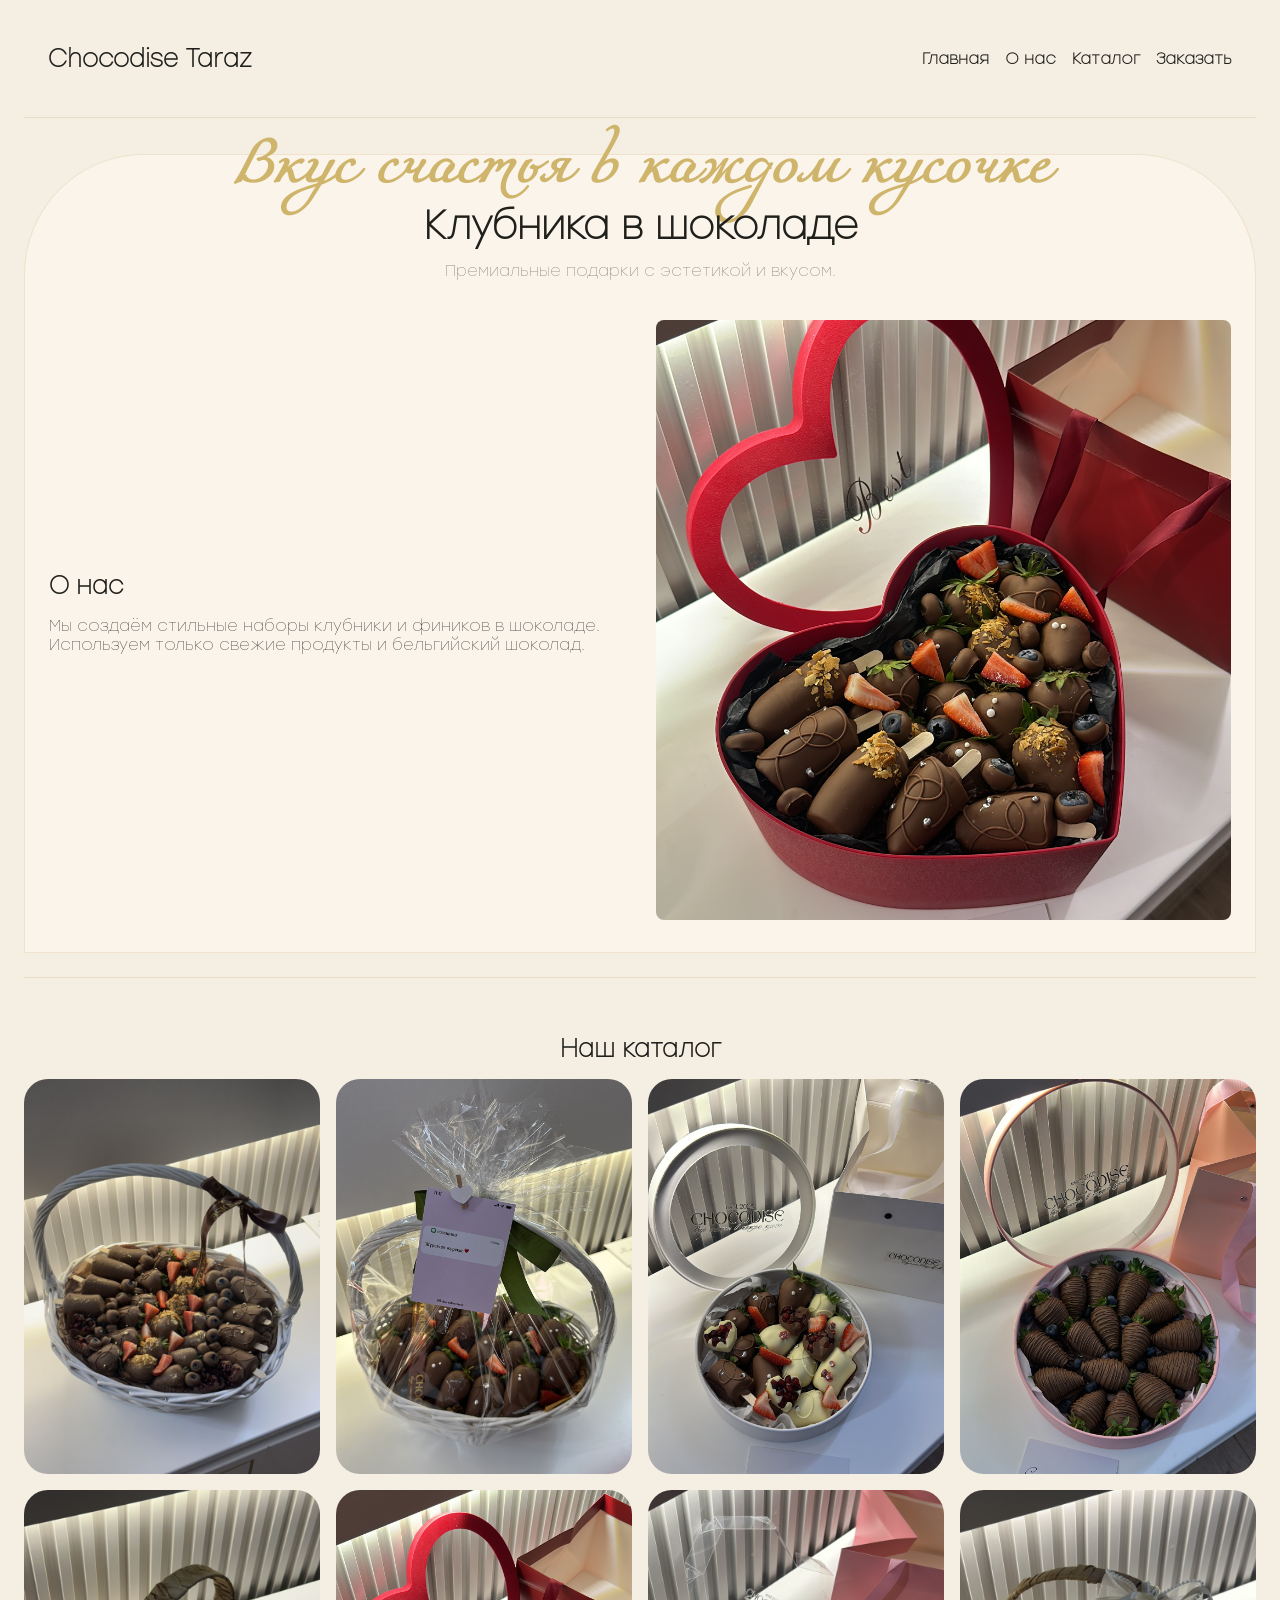
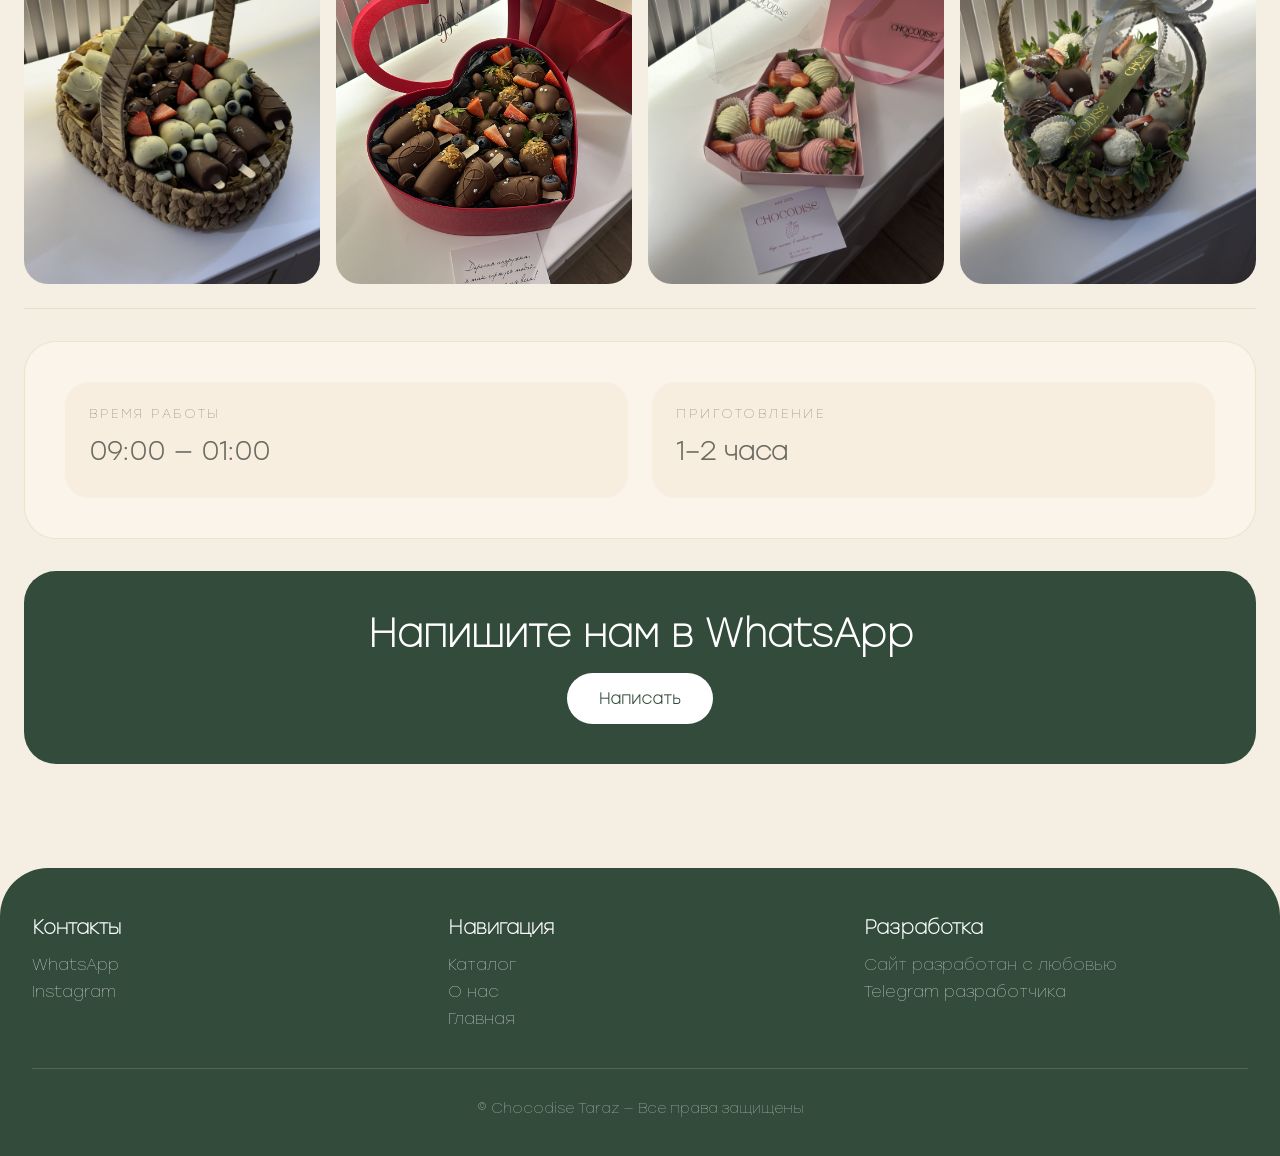
==== index.html @ 0571ca2c "Add files via upload" ====
﻿<!DOCTYPE html>
<html lang="ru">

<head>
  <meta charset="UTF-8">
  <meta name="viewport" content="width=device-width, initial-scale=1.0">
  <title>Chocodise Taraz</title>
  <link rel="icon" type="image/png" href="icon.png">
  <link rel="stylesheet" href="style.css">
</head>

<body>
  <div class="page-shell">
    <header class="site-header">
      <h1>Chocodise Taraz</h1>
      <nav>
        <a href="#home">Главная</a>
        <a href="#story">О нас</a>
        <a href="#catalog">Каталог</a>
        <a href="#order">Заказать</a>
      </nav>
    </header>

    <div class="top-divider"></div>


    <section class="quote-banner">
      <h2>Вкус счастья в каждом кусочке</h2>
    </section>

    <section class="hero-story">
      <div class="hero-block">
        <h2>Клубника в шоколаде</h2>
        <p>Премиальные подарки с эстетикой и вкусом.</p>
      </div>

      <div class="story-grid">
        <div class="story-copy">
          <h2>О нас</h2>
          <p>
            Мы создаём стильные наборы клубники и фиников в шоколаде.
            Используем только свежие продукты и бельгийский шоколад.
          </p>
        </div>
        <div class="story-image">
          <img src="7.jpeg">
        </div>
      </div>
    </section>

    <div class="top-divider"></div>


    <section id="catalog" class="gallery">
      <h2>
        Наш каталог
      </h2>
      <div class="gallery-grid">
        <img src="1.jpg" alt="Набор 1">
        <img src="2.jpeg" alt="Набор 2">
        <img src="3.jpeg" alt="Набор 3">
        <img src="4.jpeg" alt="Набор 4">
        <img src="5.jpg" alt="Набор 5">
        <img src="7.jpeg" alt="Набор 7">
        <img src="7.jpg" alt="Набор 8">
        <img src="8.jpg" alt="Набор 9">
      </div>
    </section>

    <div class="top-divider"></div>


    <section class="time-banner">
      <div class="time-card">
        <span class="label">Время работы</span>
        <p class="value">09:00 — 01:00</p>
      </div>

      <div class="time-card">
        <span class="label">Приготовление</span>
        <p class="value">1–2 часа</p>
      </div>
    </section>

    <section id="order" class="cta">
      <h2>Напишите нам в WhatsApp</h2>
      <a href="https://wa.me/77072887865" target="_blank">Написать</a>
    </section>
  </div>

  <footer class="footer">
    <div class="footer-grid">

      <div class="footer-block">
        <h3>Контакты</h3>
        <a href="https://wa.me/77072887865" target="_blank">WhatsApp</a>
        <a href="https://www.instagram.com/chocodise.taraz/" target="_blank">Instagram</a>
      </div>

      <div class="footer-block">
        <h3>Навигация</h3>
        <a href="#catalog">Каталог</a>
        <a href="#story">О нас</a>
        <a href="#home">Главная</a>
      </div>

      <div class="footer-block">
        <h3>Разработка</h3>
        <p>Сайт разработан с любовью</p>
        <a href="https://t.me/a7ssmm" target="_blank">Telegram разработчика</a>
      </div>

    </div>

    <div class="footer-bottom">
      <p>© Chocodise Taraz — Все права защищены</p>
    </div>
  </footer>
</body>

</html>
---- style.css ----
﻿:root {
  --bg: #f4eee3;
  --surface: #fbf4ea;
  --accent: #324b3a;
  --accent-light: #cfb46b;
  --text: #1f1f1b;
  --text-soft: #6b6b62;
  --border: rgba(199, 160, 94, 0.22);
}

@font-face {
  font-family: 'Miama';
  src: url(ofont.ru_Miama\ Nueva.ttf);
}

@font-face {
  font-family: 'Stolz';
  src: url('ofont.ru_Stolzl.ttf') format('truetype');
  font-weight: normal;
  font-style: normal;
}

* {
  box-sizing: border-box;
}

body {
  margin: 0;
  font-family: 'Stolz', "Inter", system-ui, sans-serif;
  background: var(--bg);
  color: var(--text);
}

img {
  display: block;
  width: 100%;
  height: auto;
}

.page-shell {
  /* max-width: 1100px; */
  margin: 0 auto;
  padding: 1.5rem;
}

.site-header {
  display: flex;
  justify-content: space-between;
  align-items: center;
  gap: 1rem;
  padding: 1.25rem 1.5rem;
  /* background: var(--surface); */
  /* border: 1px solid var(--border); */
}

.site-header h1 {
  margin: 0;
  font-size: 1.5rem;
  font-weight: 700;
  font-style: 'Times New Roman', serif;
}

nav {
  display: flex;
  flex-wrap: wrap;
  gap: 1rem;
}

nav a {
  color: var(--text);
  text-decoration: none;
  font-weight: 600;
}

.top-divider {
  height: 1px;
  background: var(--border);
  margin: 1.5rem 0;
}

.hero-story {
  background: var(--surface);
  margin-top: -40px;
  /* подтягиваем под арку */
  padding: 3rem 1.5rem 2rem;
  border-top-left-radius: 120px;
  border-top-right-radius: 120px;
  border: 1px solid var(--border);
}

.hero-block {
  text-align: center;
  margin-bottom: 2.5rem;
}

.hero-block h2 {
  margin: 0 0 0.75rem;
  font-size: clamp(2rem, 3vw, 2.6rem);
  font-family: 'Stolz', sans-serif;
}

.hero-block p {
  margin: 0;
  color: var(--text-soft);
}

.quote-banner {
  margin: auto;
  /* background: var(--accent); */
  padding: .0rem 0.5rem;
  text-align: center;
  /* border-bottom-left-radius: 80px;
  border-bottom-right-radius: 80px; */
}

.quote-banner h2 {
  margin: 0;
  font-family: 'Miama', cursive;
  font-size: clamp(2rem, 4vw, 3rem);
  color: var(--accent-light);
}

.quote-inner {
  position: relative;
  z-index: 1;
  display: flex;
  place-items: center;
  height: 100%;
  padding: 2rem;
  text-align: center;
}

/* .quote-inner img {
  position: absolute;
  top: 50%;
  left: 50%;
  transform: translate(-50%, -50%);
  opacity: 0.6;
} */

.quote-inner h2 {
  margin: 0;
  color: var(--accent);
  font-size: clamp(2rem, 4vw, 3rem);
  max-width: 28rem;
  font-family: 'Miama', cursive;
}

.story {
  background: var(--surface);
  padding: 3rem 1.5rem 2rem;
  border-radius: 2rem 2rem 0 0;
  border: 1px solid var(--border);
  border-bottom: none;
}

.story-grid {
  display: grid;
  grid-template-columns: 1fr 1fr;
  gap: 2rem;
  align-items: center;
}

.story-copy h2 {
  margin: 0 0 1rem;
  font-family: 'Stolz', sans-serif;
}

.story-image {
  height: 600px;
  width: 100%;
  overflow: hidden;
  border-radius: 0.5rem;
}

.story-image img {
  width: 100%;
  height: 100%;
  object-fit: cover;
}

.gallery {
  padding: 2rem 0 0;
}

.gallery-grid {
  display: grid;
  grid-template-columns: repeat(4, 1fr);
  gap: 1rem;
}

.gallery-grid img {
  width: 100%;
  aspect-ratio: 3 / 4;
  object-fit: cover;
  border-radius: 1.5rem;
}

.gallery h2 {
  text-align: center;
  margin: 0 0 1rem;
  font-family: 'Stolz', sans-serif;
}

.time-banner {
  display: grid;
  grid-template-columns: repeat(2, 1fr);
  gap: 1.5rem;
  margin: 2rem 0;
  padding: 2.5rem;
  background: var(--surface);
  border-radius: 2rem;
  border: 1px solid var(--border);
}

.time-card {
  padding: 1.5rem;
  border-radius: 1.5rem;
  background: rgba(199, 160, 94, 0.08);
}

.label {
  display: block;
  font-size: 0.8rem;
  letter-spacing: 0.2em;
  text-transform: uppercase;
  color: var(--text-soft);
  margin-bottom: 0.5rem;
}

.value {
  margin: 0;
  font-size: 1.6rem;
  font-weight: 600;
  color: var(--accent);
  font-family: 'Stolz', sans-serif;
}

.time-banner h2 {
  margin: 0 0 0.75rem;
  font-size: 1.4rem;
}

.time-banner p {
  margin: 0;
  color: var(--text-soft);
  line-height: 1.75;
}

.cta {
  padding: 2.5rem 1.5rem;
  margin-bottom: 2rem;
  text-align: center;
  background: var(--accent);
  border-radius: 2rem;
  color: white;
}

.cta h2 {
  margin: 0 0 1rem;
  font-size: clamp(1.8rem, 3vw, 2.4rem);
}

.cta a {
  display: inline-flex;
  align-items: center;
  justify-content: center;
  padding: 1rem 2rem;
  border-radius: 999px;
  background: white;
  color: var(--accent);
  font-weight: 700;
  text-decoration: none;
}

.footer {
  margin-top: 3rem;
  padding: 3rem 2rem 1.5rem;
  background: var(--accent);
  color: white;
  border-top-left-radius: 3rem;
  border-top-right-radius: 3rem;
}

.footer-grid {
  display: grid;
  grid-template-columns: repeat(3, 1fr);
  gap: 2rem;
  margin-bottom: 2rem;
}

.footer-block h3 {
  margin: 0 0 1rem;
  font-family: 'Stolz', sans-serif;
  font-size: 1.2rem;
}

.footer-block a {
  display: block;
  color: rgba(255, 255, 255, 0.85);
  text-decoration: none;
  margin-bottom: 0.5rem;
  transition: 0.2s;
}

.footer-block a:hover {
  color: var(--accent-light);
}

.footer-block p {
  margin: 0 0 0.5rem;
  color: rgba(255, 255, 255, 0.75);
}

.footer-bottom {
  text-align: center;
  border-top: 1px solid rgba(255, 255, 255, 0.15);
  padding-top: 1rem;
  font-size: 0.9rem;
  color: rgba(255, 255, 255, 0.7);
}

@media (max-width: 900px) {
  .site-header {
    flex-direction: column;
    align-items: flex-start;
  }

  .story-grid,
  .gallery-grid,
  .time-banner {
    grid-template-columns: 1fr;
  }
}

@media (max-width: 620px) {
  .page-shell {
    padding: 1rem;
  }

  .hero,
  .story,
  .time-banner,
  .cta {
    padding: 1.75rem;
  }

  .gallery-grid img {
    height: 220px;
  }
}

@media (max-width: 800px) {
  .footer-grid {
    grid-template-columns: 1fr;
    text-align: center;
  }
}
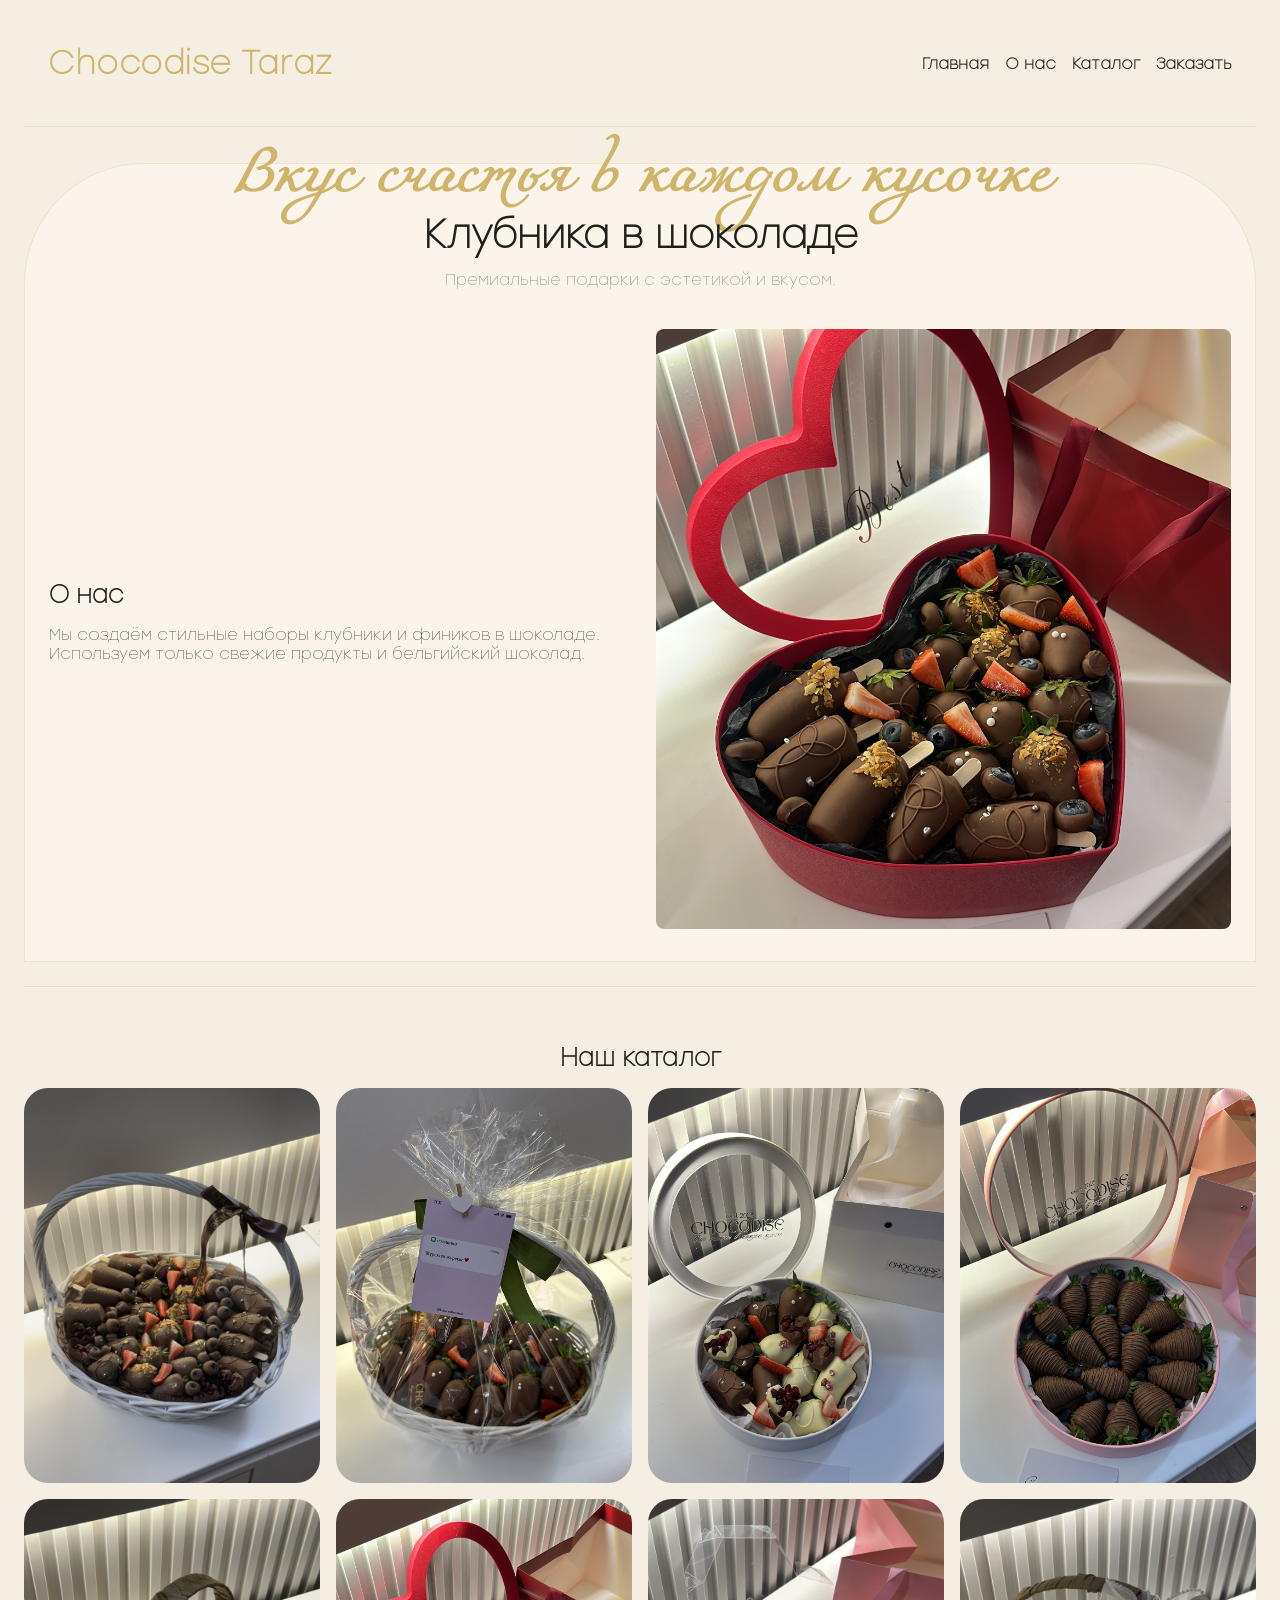
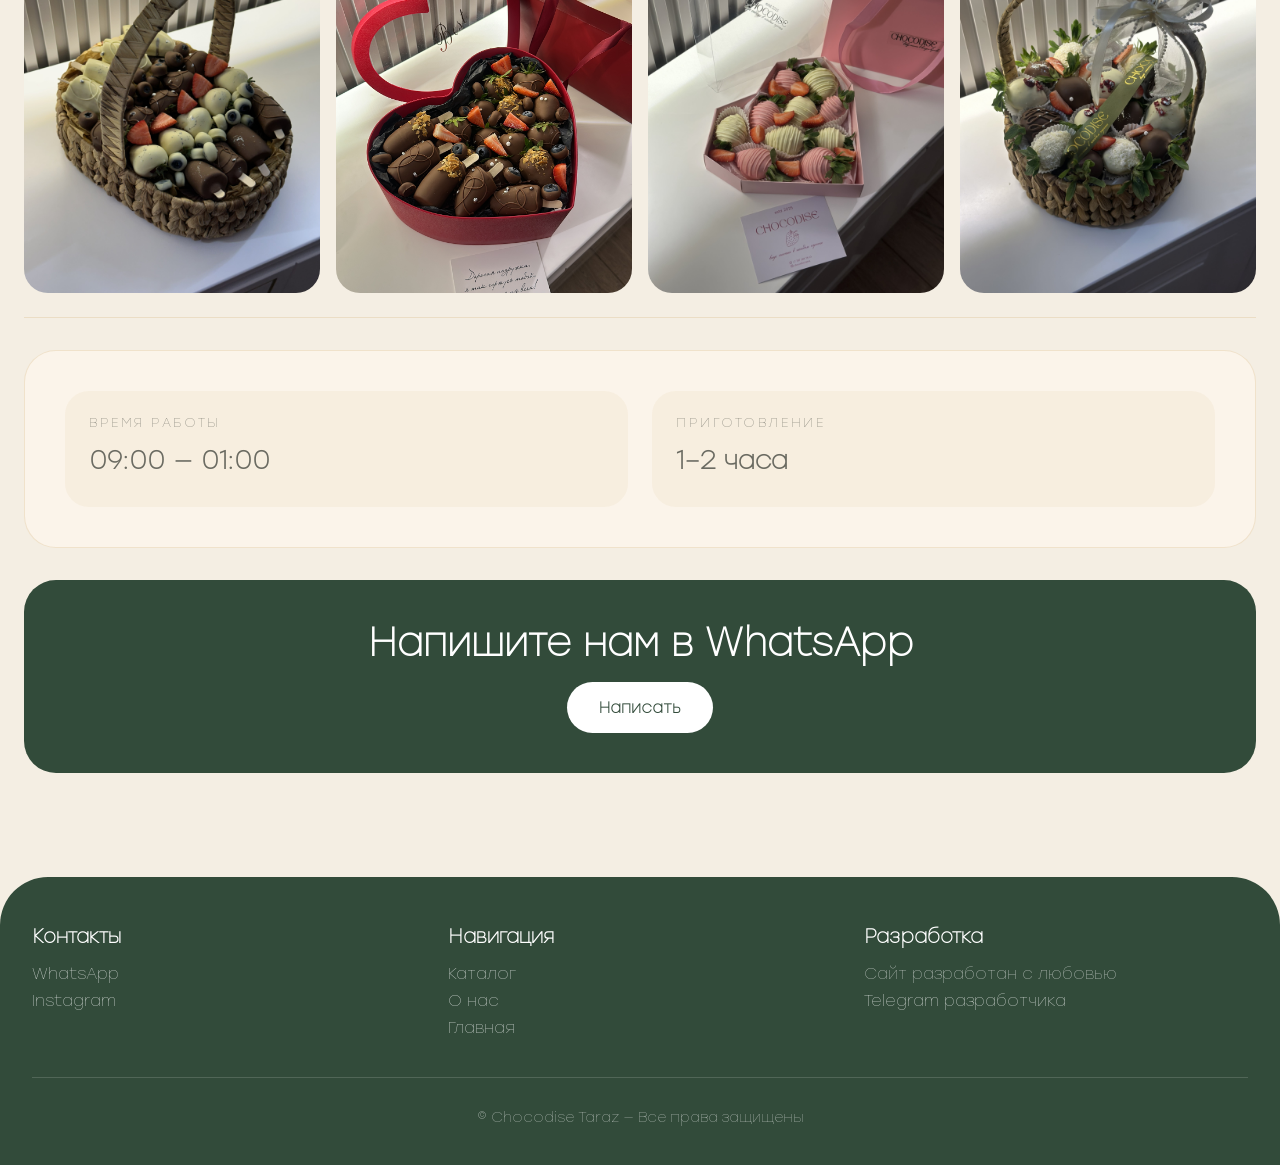
==== commit 003a7c88: "update index.html" ====
--- a/index.html
+++ b/index.html
@@ -1,5 +1,6 @@
 ﻿<!DOCTYPE html>
 <html lang="ru">
+<!-- jfhjh -->
 
 <head>
   <meta charset="UTF-8">
--- a/style.css
+++ b/style.css
@@ -44,6 +44,7 @@
 }
 
 .site-header {
+  position: relative;
   display: flex;
   justify-content: space-between;
   align-items: center;
@@ -55,10 +56,13 @@
 
 .site-header h1 {
   margin: 0;
-  font-size: 1.5rem;
-  font-weight: 700;
-  font-style: 'Times New Roman', serif;
-}
+  font-weight: bold;
+  font-size: 2rem;
+  font-family: 'Stolz', sans-serif;
+  color: var(--accent-light);
+  letter-spacing: 0.5px;
+}
+
 
 nav {
   display: flex;
@@ -345,8 +349,21 @@
     padding: 1.75rem;
   }
 
-  .gallery-grid img {
-    height: 220px;
+  .gallery-grid {
+    grid-template-columns: repeat(2, 1fr);
+    gap: 0.75rem;
+  }
+
+  .story-image {
+    height: 280px;
+  }
+
+  .time-banner {
+    padding: 1.5rem;
+  }
+
+  .value {
+    font-size: 1.3rem;
   }
 }
 
@@ -355,4 +372,16 @@
     grid-template-columns: 1fr;
     text-align: center;
   }
+
+  .site-header {
+    gap: 0.75rem;
+  }
+
+  nav {
+    gap: 0.6rem;
+  }
+
+  nav a {
+    font-size: 0.9rem;
+  }
 }
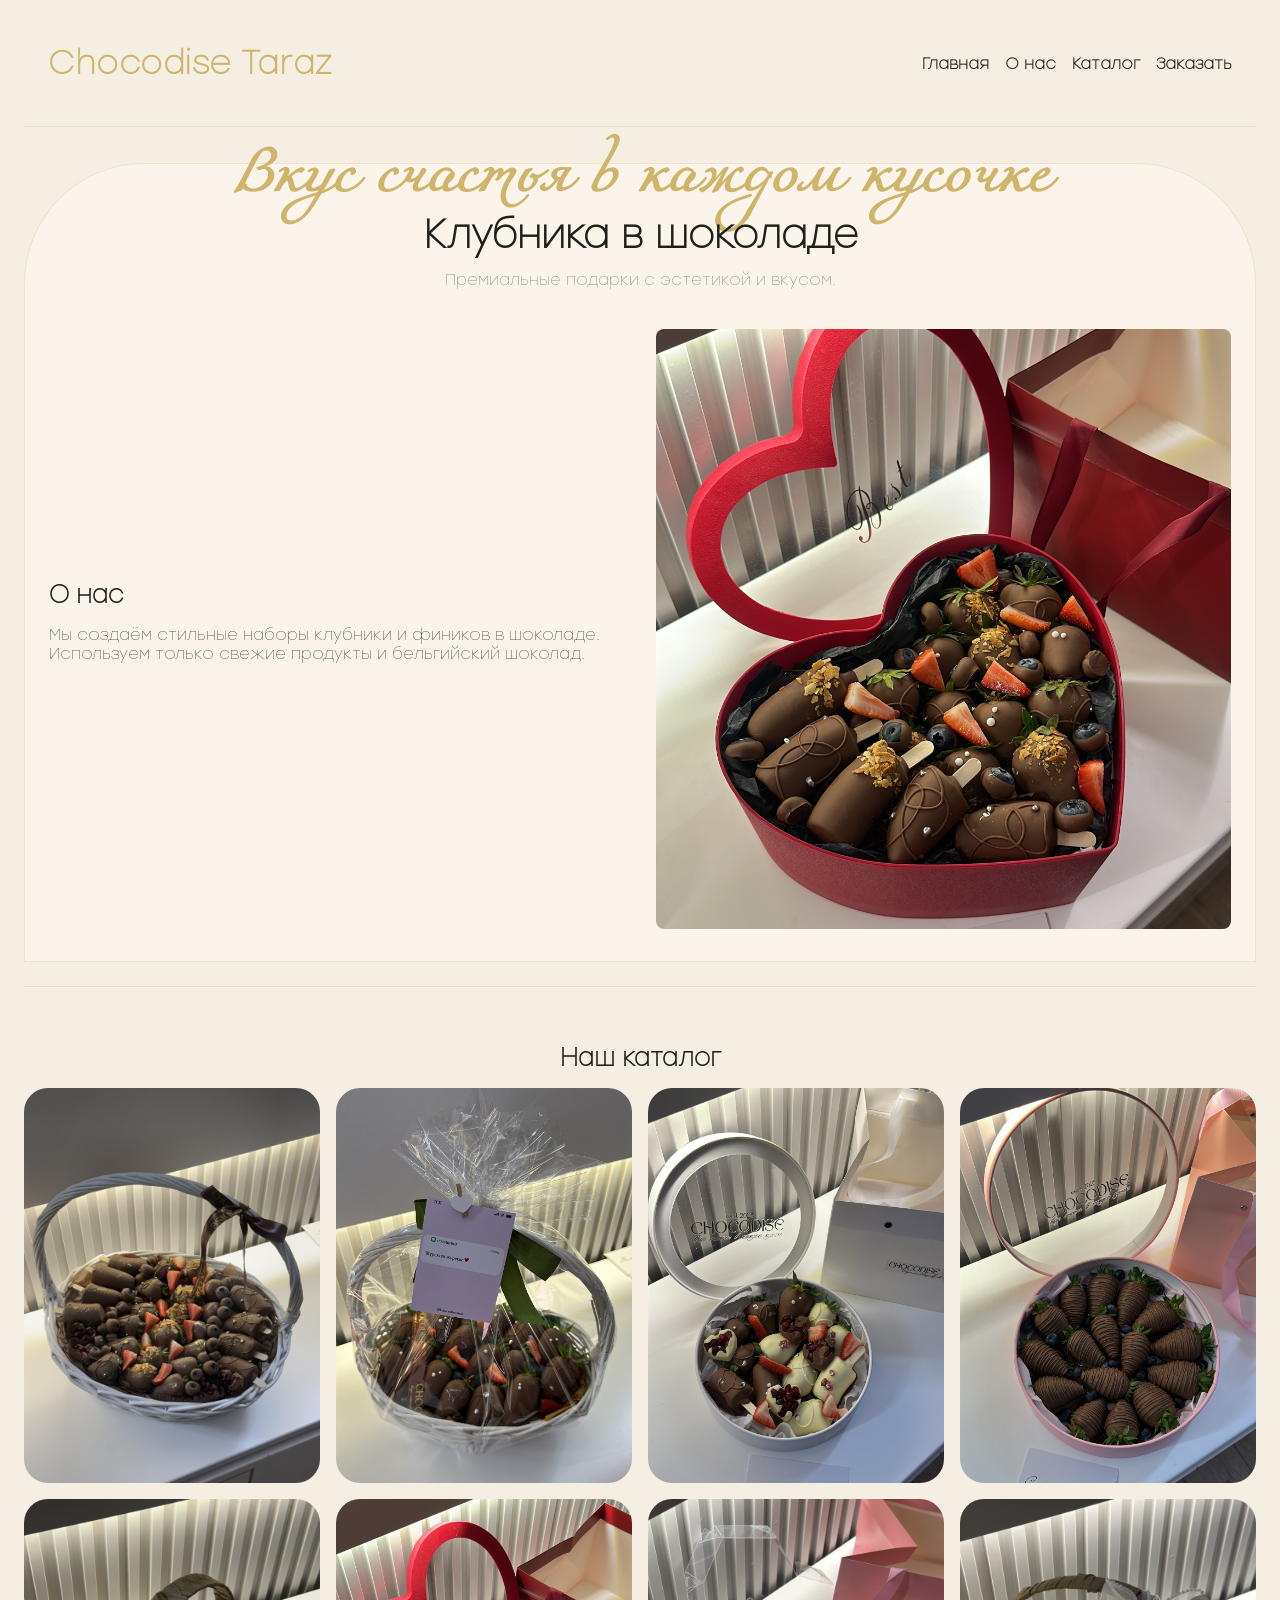
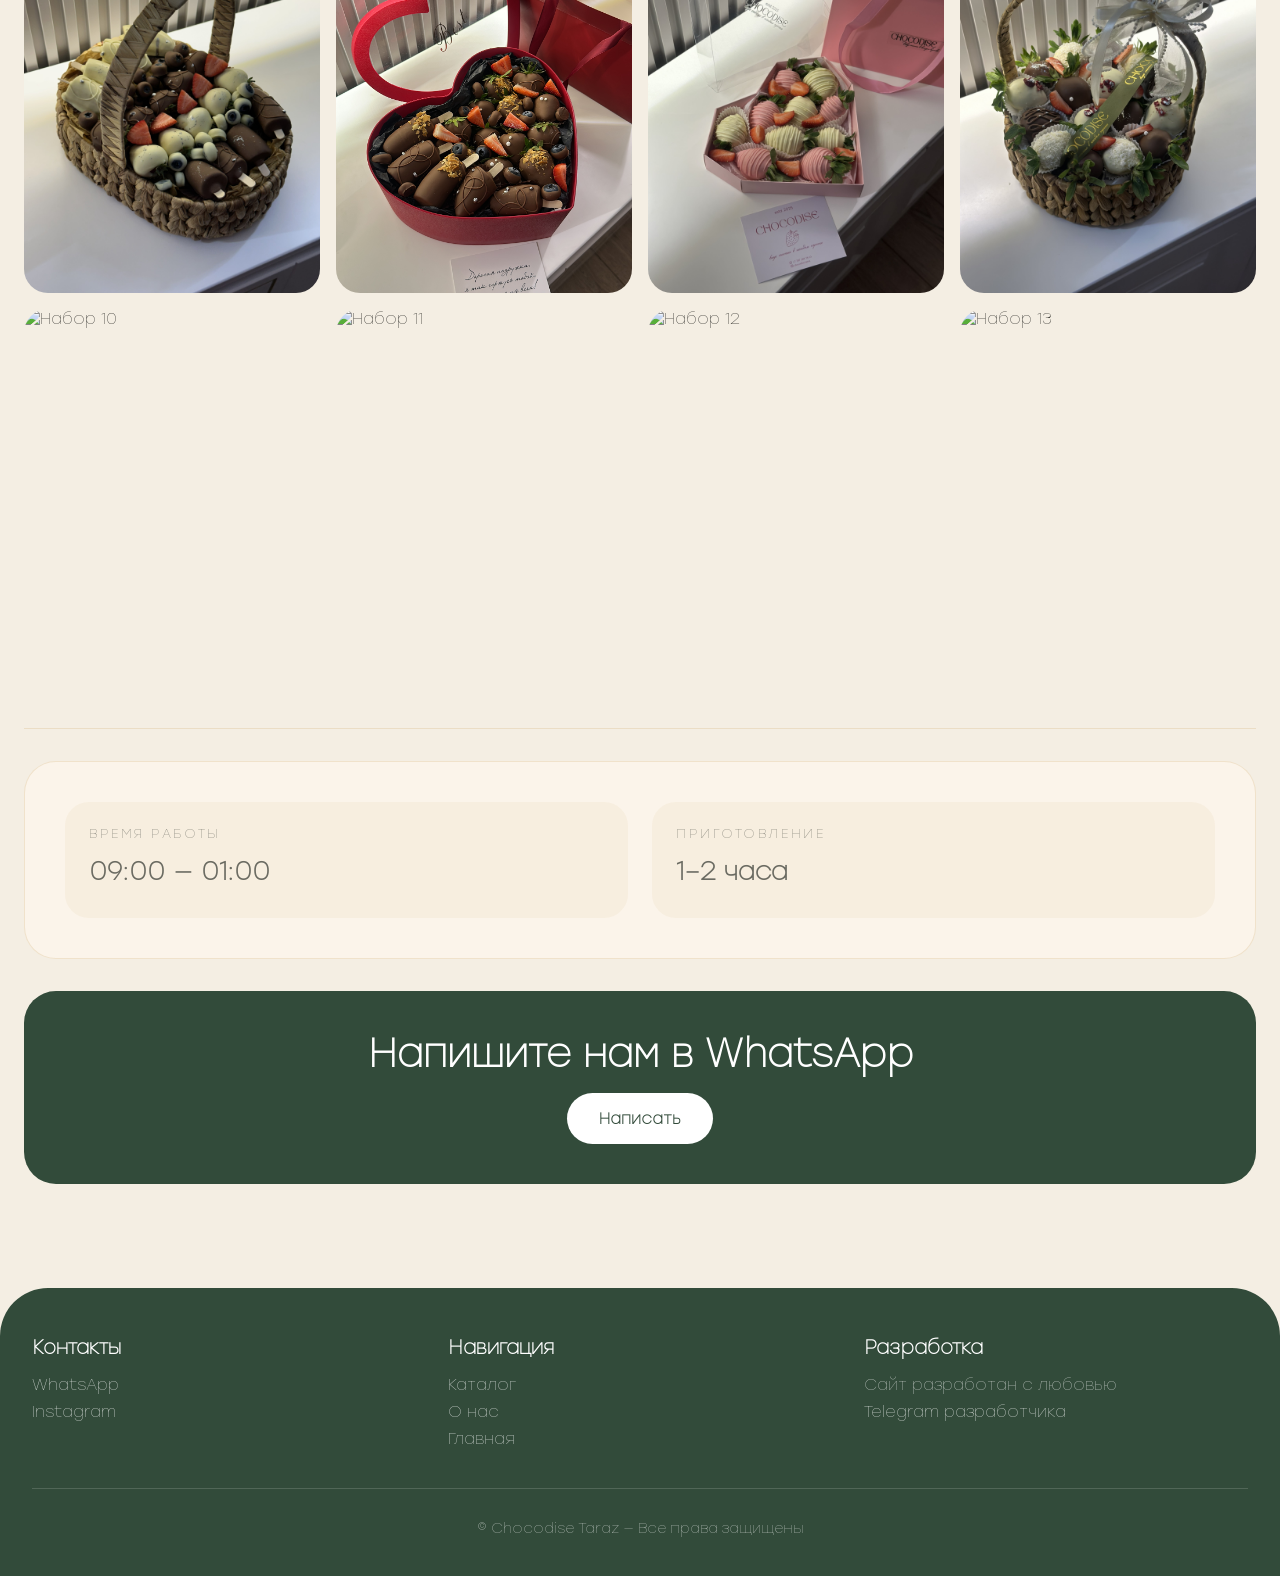
==== commit 7eb9c46e: "Update index.html" ====
--- a/index.html
+++ b/index.html
@@ -65,6 +65,10 @@
         <img src="7.jpeg" alt="Набор 7">
         <img src="7.jpg" alt="Набор 8">
         <img src="8.jpg" alt="Набор 9">
+        <img src="9.jpg" alt="Набор 10">
+        <img src="10.jpg" alt="Набор 11">
+        <img src="11.jpg" alt="Набор 12">
+        <img src="12.jpg" alt="Набор 13">
       </div>
     </section>
 
@@ -119,4 +123,4 @@
   </footer>
 </body>
 
-</html>+</html>
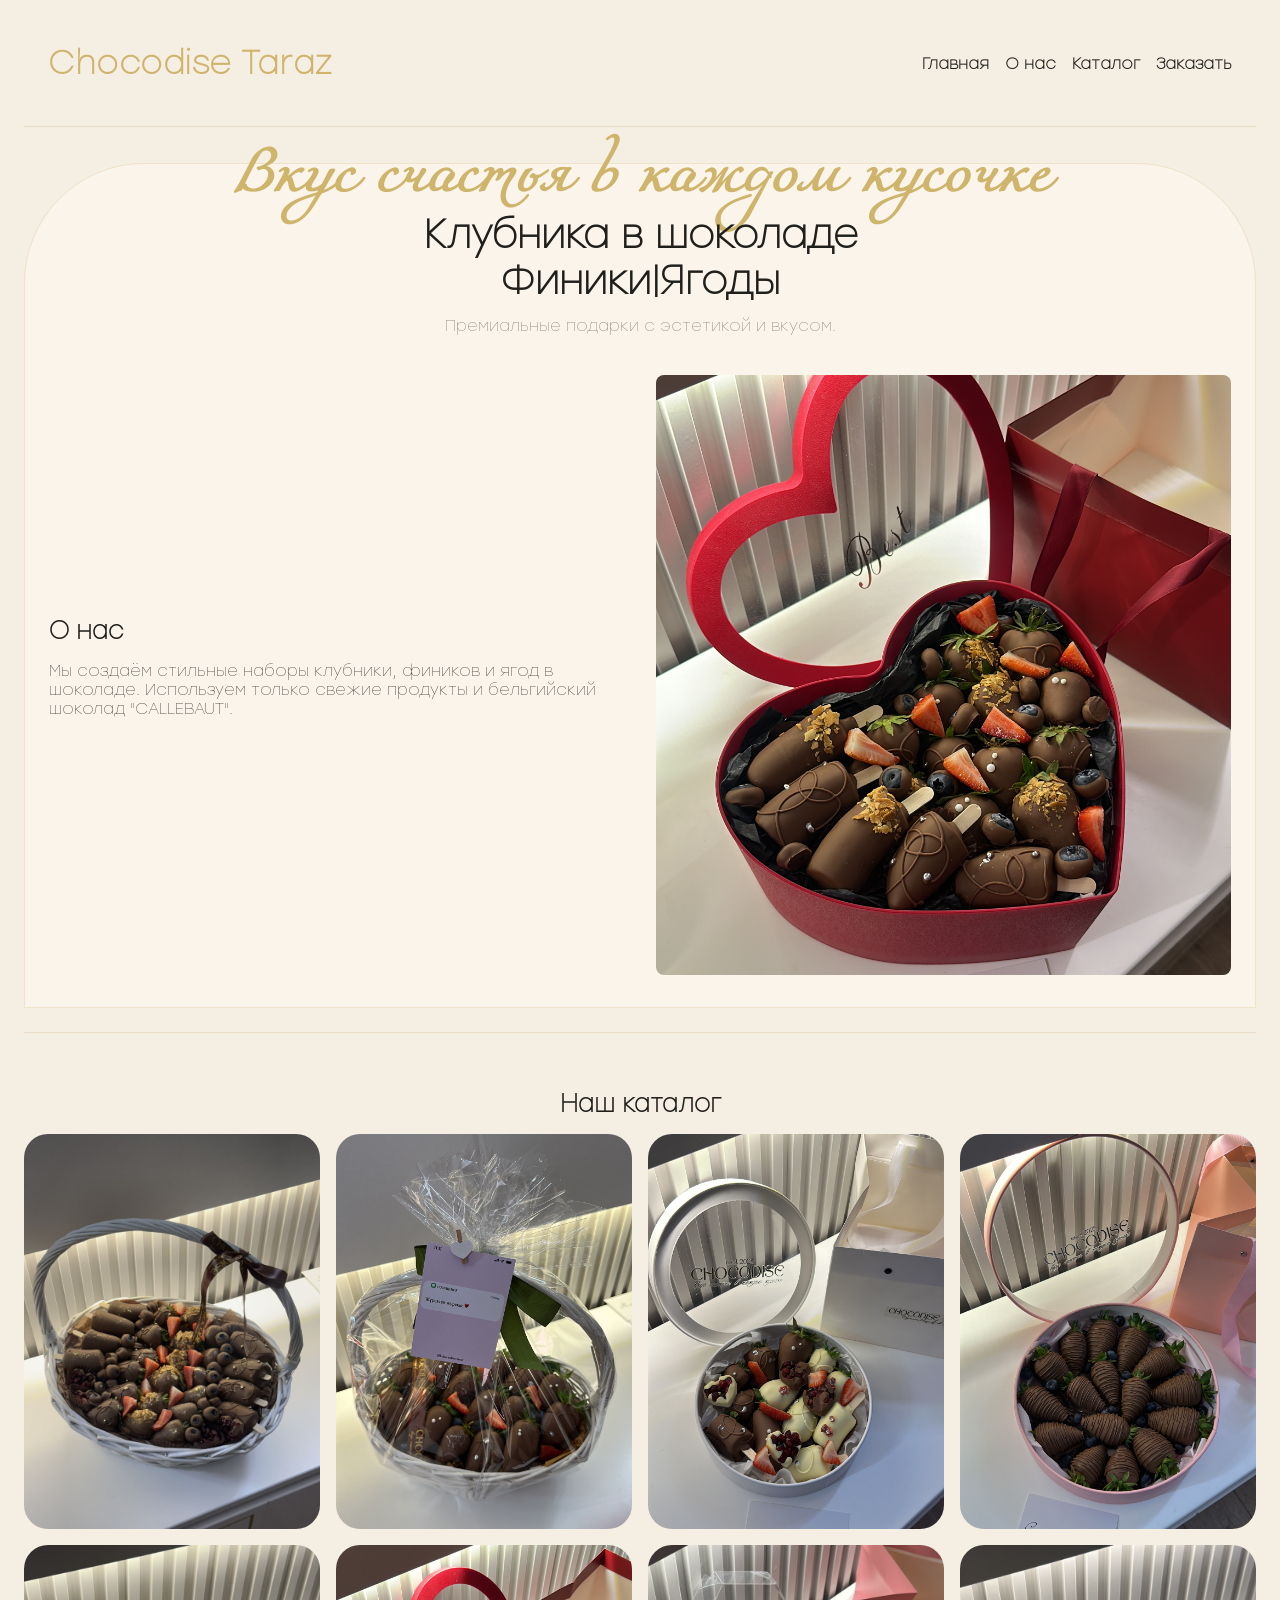
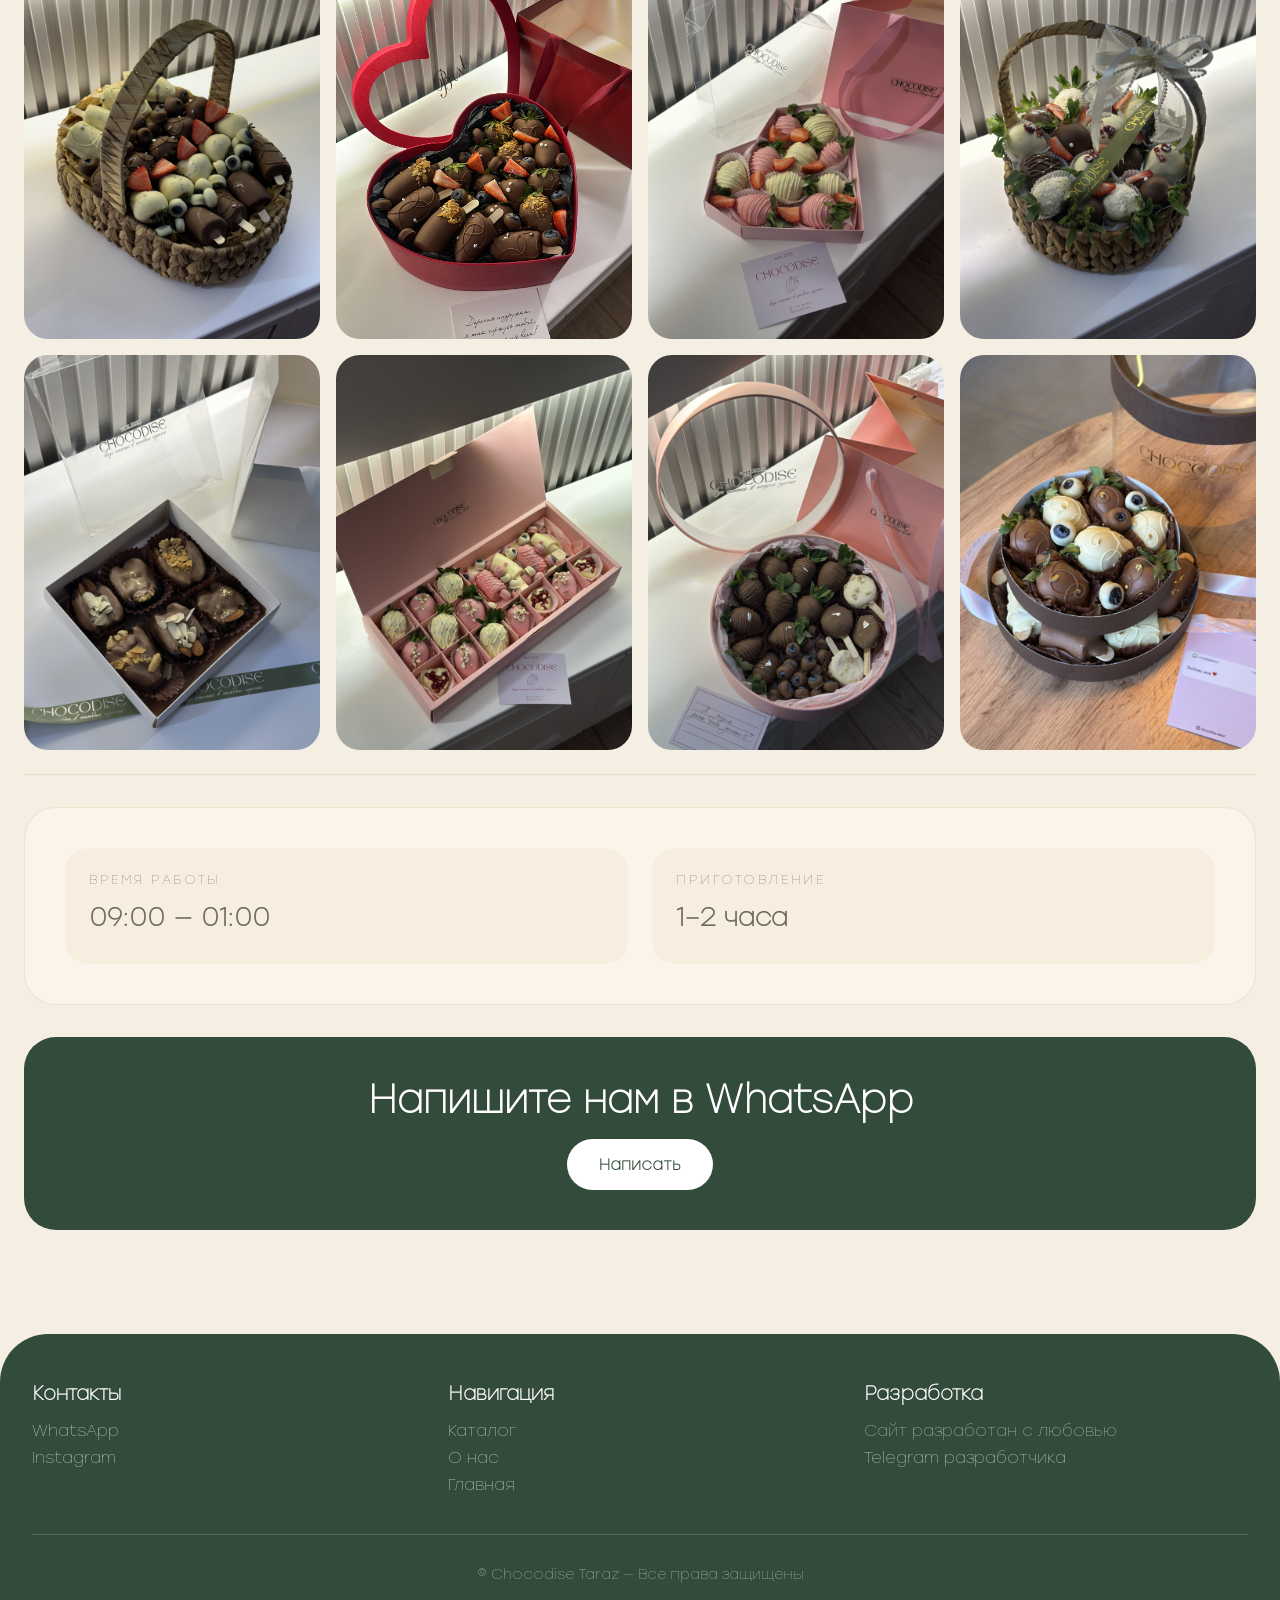
==== commit da474813: "Update index.html" ====
--- a/index.html
+++ b/index.html
@@ -1,4 +1,4 @@
-﻿<!DOCTYPE html>
+<!DOCTYPE html>
 <html lang="ru">
 <!-- jfhjh -->
 
@@ -15,7 +15,7 @@
     <header class="site-header">
       <h1>Chocodise Taraz</h1>
       <nav>
-        <a href="#home">Главная</a>
+        <a href="#">Главная</a>
         <a href="#story">О нас</a>
         <a href="#catalog">Каталог</a>
         <a href="#order">Заказать</a>
@@ -29,9 +29,9 @@
       <h2>Вкус счастья в каждом кусочке</h2>
     </section>
 
-    <section class="hero-story">
+    <section class="hero-story" id="story">
       <div class="hero-block">
-        <h2>Клубника в шоколаде</h2>
+        <h2>Клубника в шоколаде <br> Финики|Ягоды</h2>
         <p>Премиальные подарки с эстетикой и вкусом.</p>
       </div>
 
@@ -39,8 +39,8 @@
         <div class="story-copy">
           <h2>О нас</h2>
           <p>
-            Мы создаём стильные наборы клубники и фиников в шоколаде.
-            Используем только свежие продукты и бельгийский шоколад.
+            Мы создаём стильные наборы клубники, фиников и ягод в шоколаде.
+            Используем только свежие продукты и бельгийский шоколад "CALLEBAUT".
           </p>
         </div>
         <div class="story-image">
@@ -75,7 +75,7 @@
     <div class="top-divider"></div>
 
 
-    <section class="time-banner">
+    <section class="time-banner" id="home">
       <div class="time-card">
         <span class="label">Время работы</span>
         <p class="value">09:00 — 01:00</p>
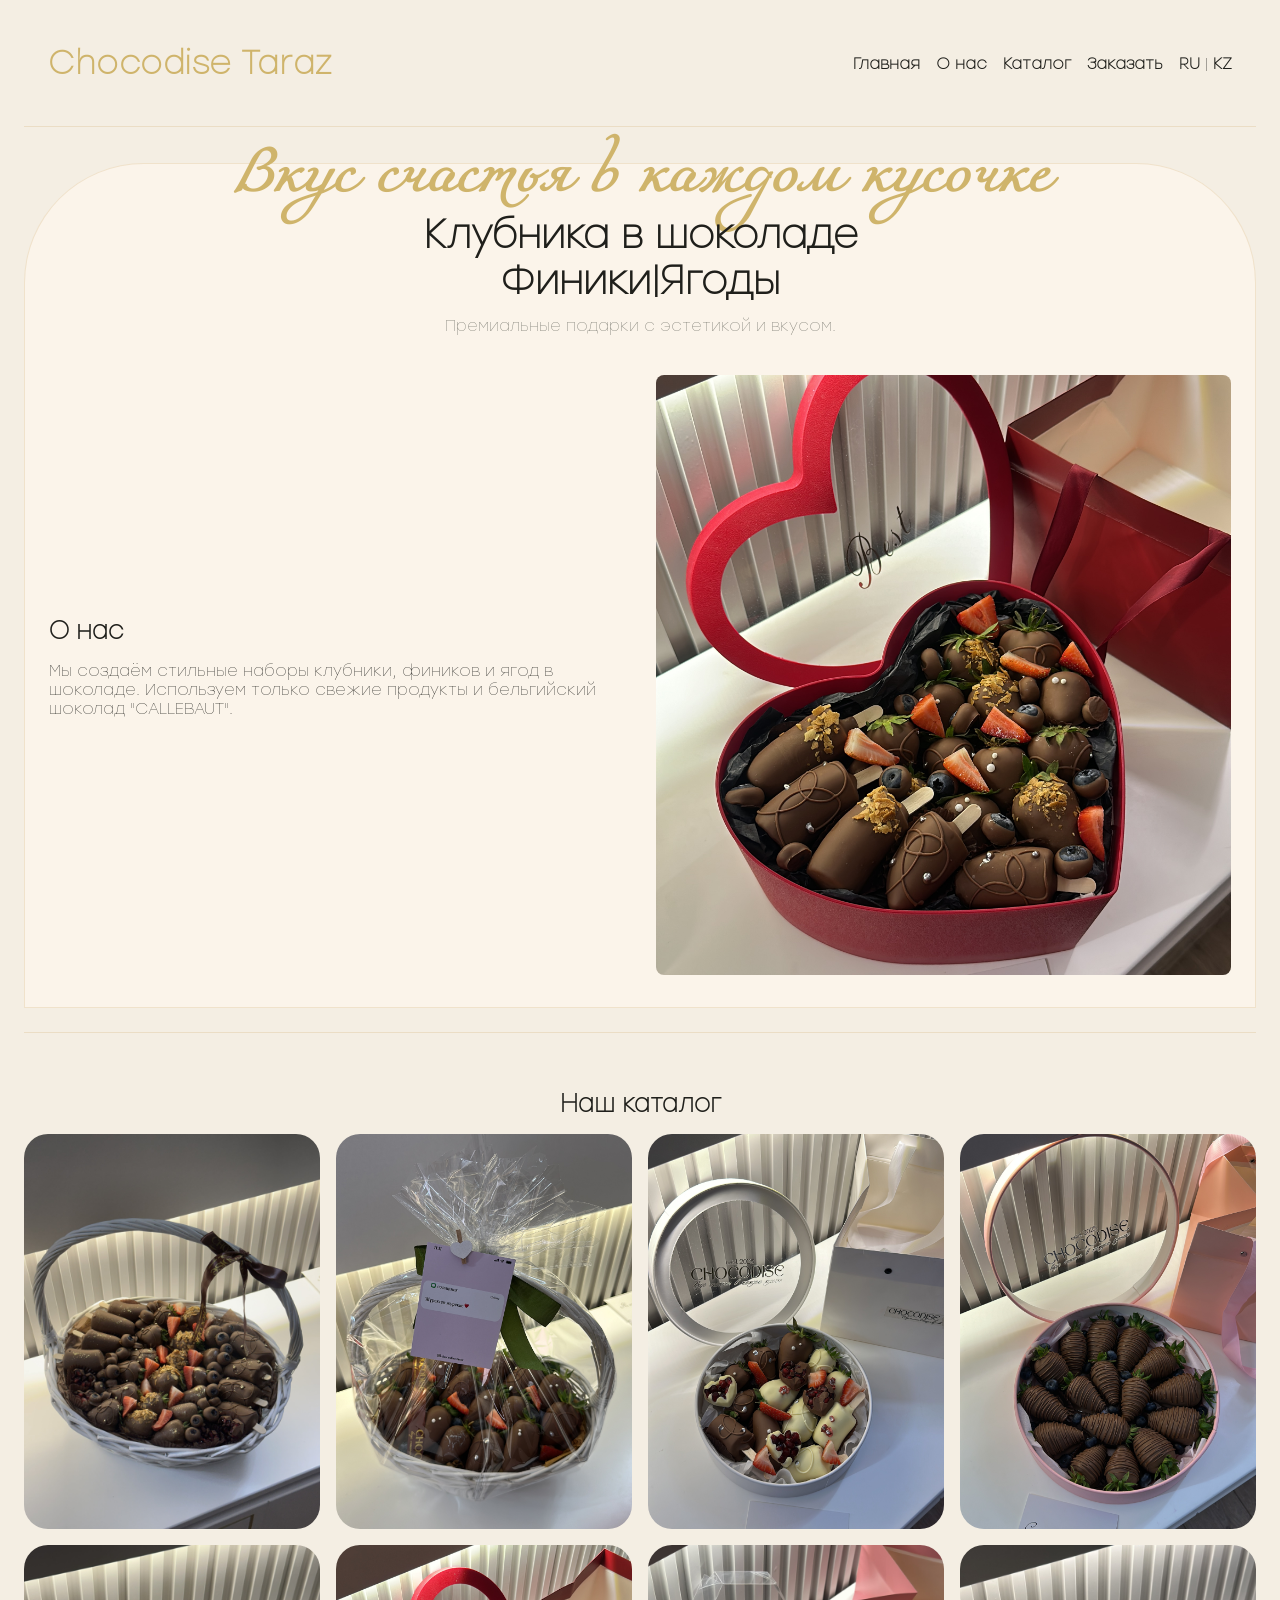
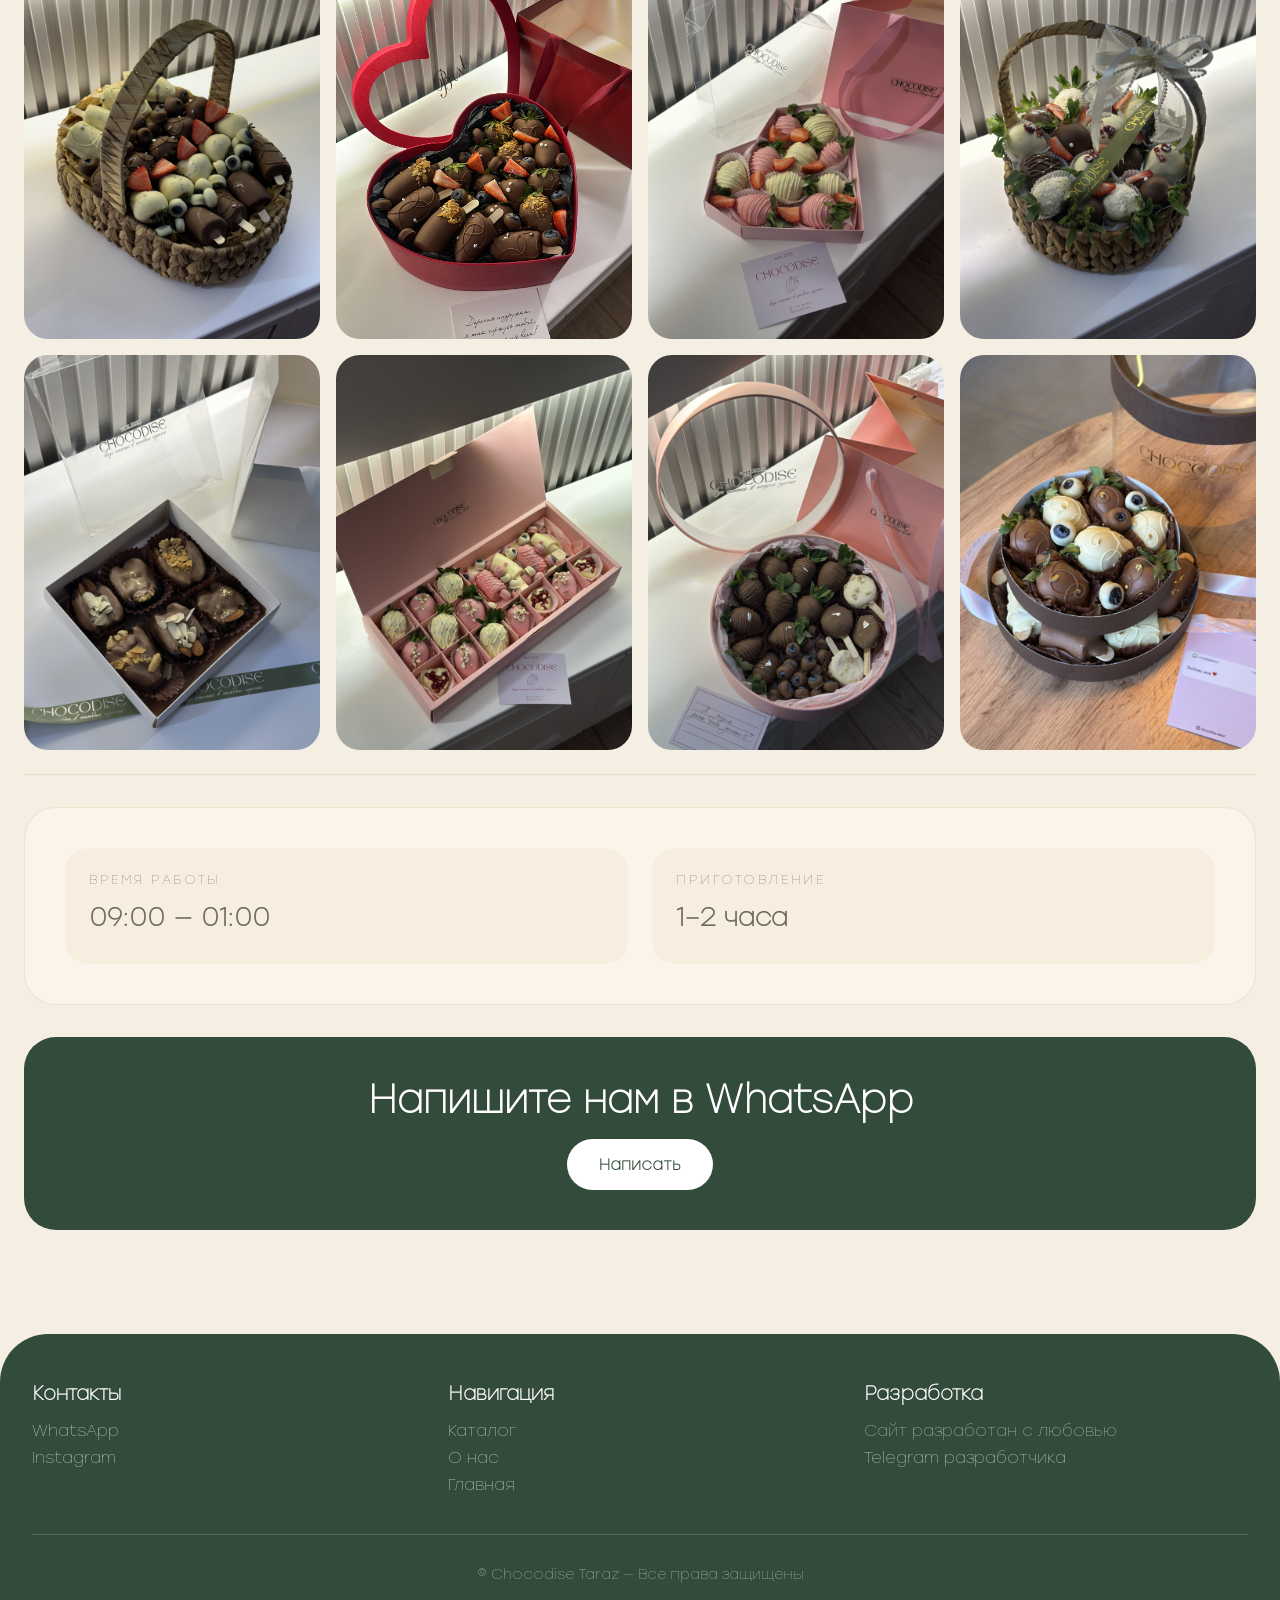
==== commit 121e1cf4: "Initial commit" ====
--- a/index.html
+++ b/index.html
@@ -1,4 +1,4 @@
-<!DOCTYPE html>
+﻿<!DOCTYPE html>
 <html lang="ru">
 <!-- jfhjh -->
 
@@ -19,7 +19,12 @@
         <a href="#story">О нас</a>
         <a href="#catalog">Каталог</a>
         <a href="#order">Заказать</a>
+        <div class="lang-switch">
+          <a href="index.html">RU</a> |
+          <a href="index2.html">KZ</a>
+        </div>
       </nav>
+
     </header>
 
     <div class="top-divider"></div>
@@ -123,4 +128,4 @@
   </footer>
 </body>
 
-</html>
+</html>
